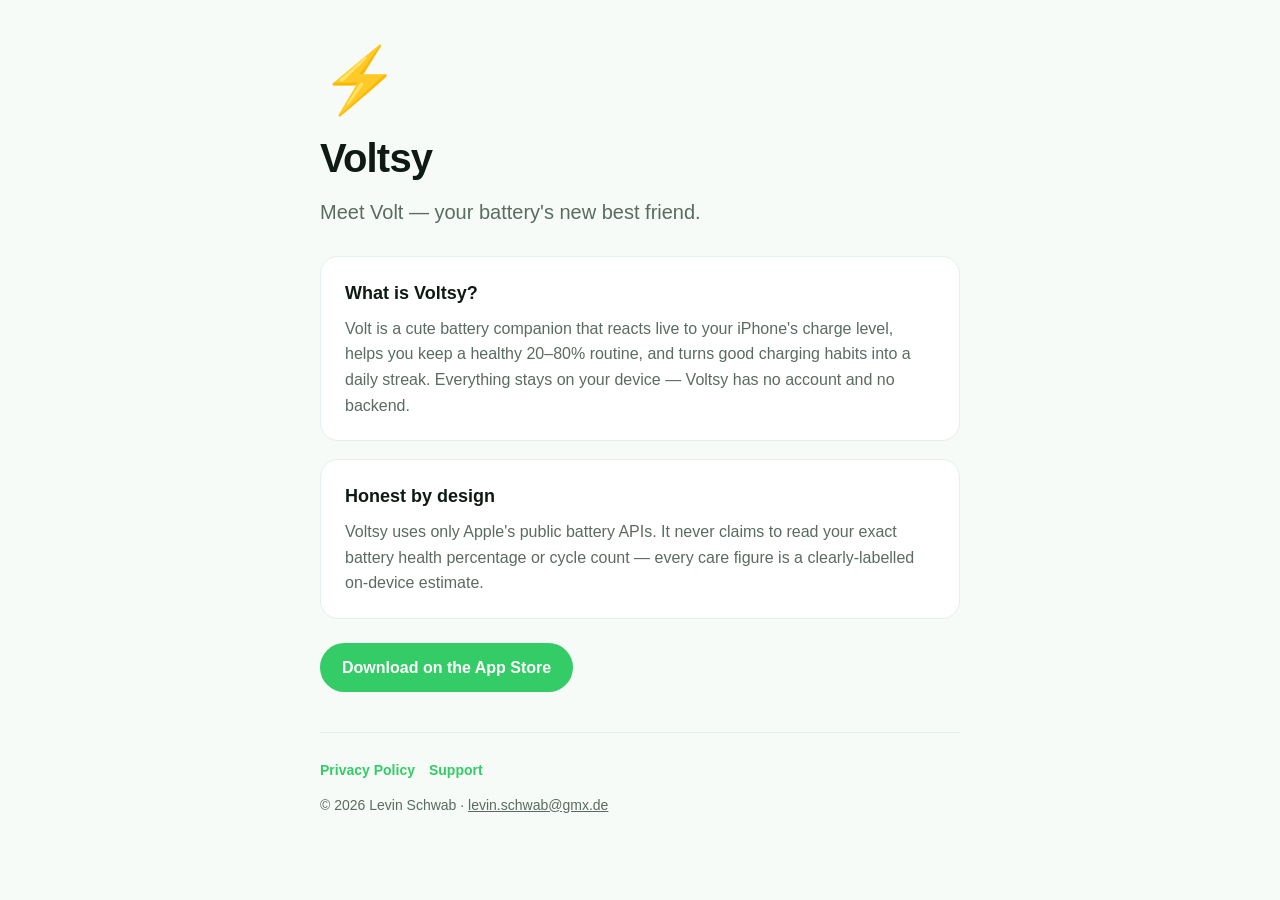
==== web/index.html @ c1bc22a9 "feat(web): marketing + support site (privacy, support, app-ads.txt) in monorepo Co-Authored-By: Clau" ====
<!DOCTYPE html>
<html lang="en">
<head>
<meta charset="utf-8">
<meta name="viewport" content="width=device-width, initial-scale=1">
<title>Voltsy — Battery Life Buddy</title>
<meta name="description" content="Meet Volt, the cute battery companion that reacts live to your iPhone's charge and helps you build healthy charging habits.">
<style>
  :root { --green:#33CC66; --ink:#0e1a13; --muted:#5b6b61; --bg:#f6fbf7; --card:#ffffff; }
  * { box-sizing:border-box; }
  body { margin:0; font-family:-apple-system,BlinkMacSystemFont,"Segoe UI",Roboto,Helvetica,Arial,sans-serif;
         color:var(--ink); background:var(--bg); line-height:1.6; }
  .wrap { max-width:680px; margin:0 auto; padding:48px 20px 64px; }
  .badge { font-size:64px; line-height:1; }
  h1 { font-size:40px; margin:14px 0 6px; letter-spacing:-0.02em; }
  .tag { font-size:20px; color:var(--muted); margin:0 0 28px; }
  .card { background:var(--card); border:1px solid #e6efe9; border-radius:18px; padding:22px 24px; margin:18px 0; }
  .card h2 { margin:0 0 8px; font-size:18px; }
  .card p { margin:0; color:var(--muted); }
  a.btn { display:inline-block; text-decoration:none; font-weight:600; color:#fff; background:var(--green);
          padding:12px 22px; border-radius:999px; margin-top:6px; }
  .links { display:flex; gap:14px; flex-wrap:wrap; margin-top:8px; }
  .links a { color:var(--green); text-decoration:none; font-weight:600; }
  footer { color:var(--muted); font-size:14px; margin-top:40px; border-top:1px solid #e6efe9; padding-top:18px; }
  footer a { color:var(--muted); }
</style>
</head>
<body>
  <div class="wrap">
    <div class="badge">⚡️</div>
    <h1>Voltsy</h1>
    <p class="tag">Meet Volt — your battery's new best friend.</p>

    <div class="card">
      <h2>What is Voltsy?</h2>
      <p>Volt is a cute battery companion that reacts live to your iPhone's charge level, helps you keep a
      healthy 20–80% routine, and turns good charging habits into a daily streak. Everything stays on your
      device — Voltsy has no account and no backend.</p>
    </div>

    <div class="card">
      <h2>Honest by design</h2>
      <p>Voltsy uses only Apple's public battery APIs. It never claims to read your exact battery health
      percentage or cycle count — every care figure is a clearly-labelled on-device estimate.</p>
    </div>

    <a class="btn" href="https://apps.apple.com/app/id6778094814">Download on the App Store</a>

    <footer>
      <div class="links">
        <a href="/privacy.html">Privacy Policy</a>
        <a href="/support.html">Support</a>
      </div>
      <p style="margin-top:12px;">© 2026 Levin Schwab · <a href="mailto:levin.schwab@gmx.de">levin.schwab@gmx.de</a></p>
    </footer>
  </div>
</body>
</html>
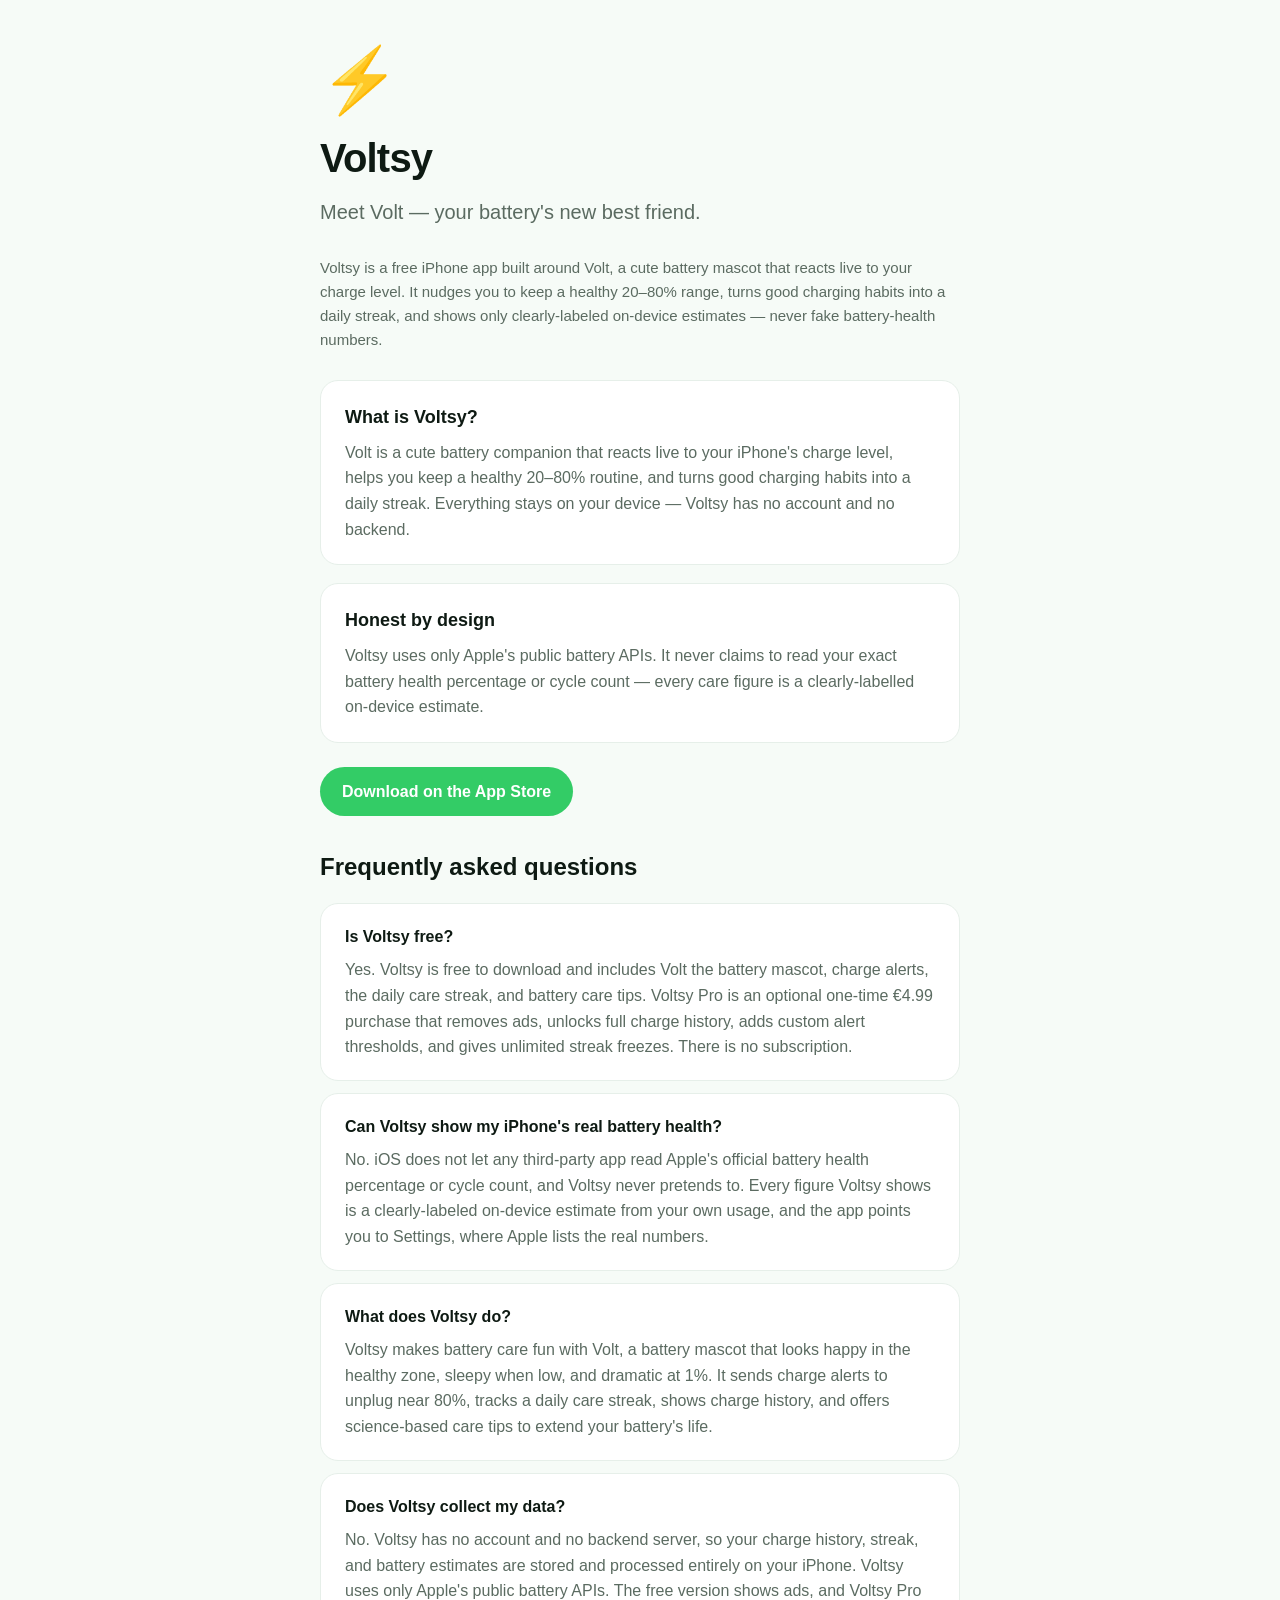
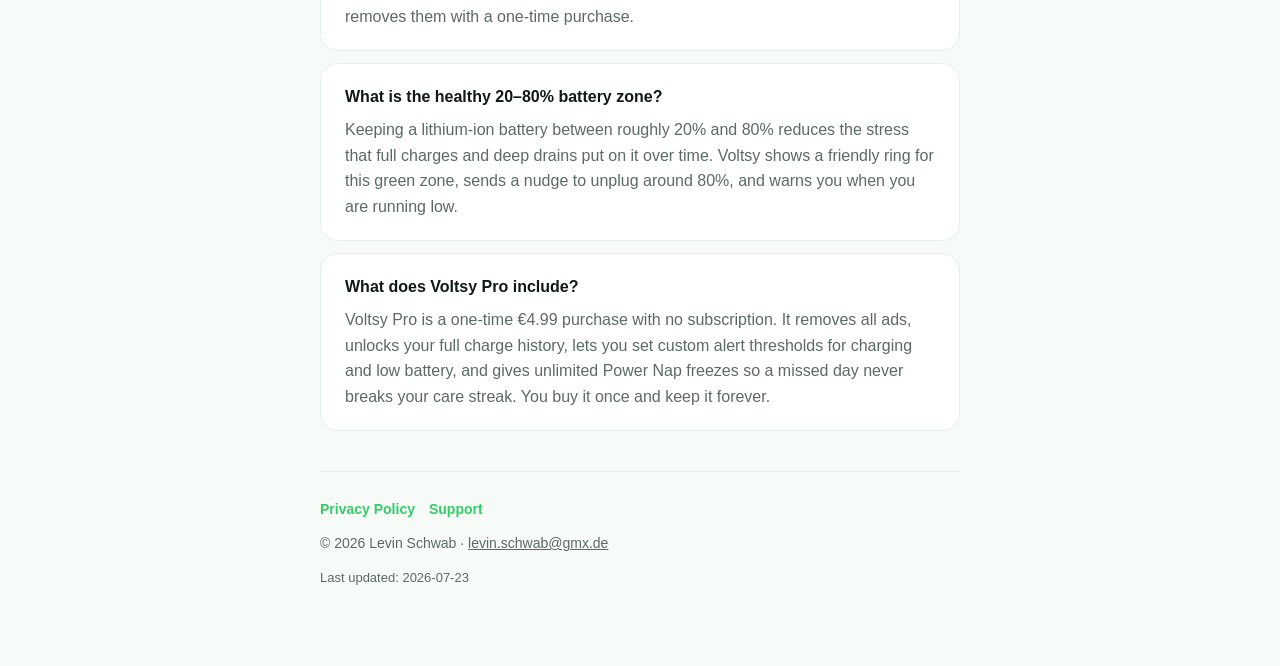
==== commit 5c8394fd: "web: add GEO/LLMO blocks (definition, FAQ+JSON-LD, llms.txt, pricing.md, robots.txt) Co-Authored-By:" ====
--- a/web/index.html
+++ b/web/index.html
@@ -3,8 +3,37 @@
 <head>
 <meta charset="utf-8">
 <meta name="viewport" content="width=device-width, initial-scale=1">
+<link rel="icon" type="image/png" href="/favicon.png">
+<link rel="apple-touch-icon" sizes="180x180" href="/apple-touch-icon.png">
+<meta property="og:image" content="/og-image.png">
 <title>Voltsy — Battery Life Buddy</title>
 <meta name="description" content="Meet Volt, the cute battery companion that reacts live to your iPhone's charge and helps you build healthy charging habits.">
+<script type="application/ld+json">
+{
+  "@context": "https://schema.org",
+  "@type": "SoftwareApplication",
+  "name": "Voltsy: Battery Care Buddy",
+  "operatingSystem": "iOS",
+  "applicationCategory": "UtilitiesApplication",
+  "url": "https://apps.apple.com/us/app/voltsy-battery-care-buddy/id6778094814",
+  "description": "Voltsy is a free iOS app that makes iPhone battery care fun with Volt, a cute battery mascot that reacts live to your charge level. It sends charge alerts to unplug around 80%, tracks a daily care streak, shows charge history, and adds a Home Screen widget plus a Lock Screen Live Activity. Every battery figure is a clearly-labeled on-device estimate, and Voltsy never claims to read Apple's official battery health or cycle count.",
+  "offers": { "@type": "Offer", "price": "0", "priceCurrency": "USD" }
+}
+</script>
+<script type="application/ld+json">
+{
+  "@context": "https://schema.org",
+  "@type": "FAQPage",
+  "mainEntity": [
+    { "@type": "Question", "name": "Is Voltsy free?", "acceptedAnswer": { "@type": "Answer", "text": "Yes. Voltsy is free to download and includes Volt the battery mascot, charge alerts, the daily care streak, and battery care tips. Voltsy Pro is an optional one-time €4.99 purchase that removes ads, unlocks full charge history, adds custom alert thresholds, and gives unlimited streak freezes. There is no subscription." } },
+    { "@type": "Question", "name": "Can Voltsy show my iPhone's real battery health?", "acceptedAnswer": { "@type": "Answer", "text": "No. iOS does not let any third-party app read Apple's official battery health percentage or cycle count, and Voltsy never pretends to. Every figure Voltsy shows is a clearly-labeled on-device estimate from your own usage, and the app points you to Settings, where Apple lists the real numbers." } },
+    { "@type": "Question", "name": "What does Voltsy do?", "acceptedAnswer": { "@type": "Answer", "text": "Voltsy makes battery care fun with Volt, a battery mascot that looks happy in the healthy zone, sleepy when low, and dramatic at 1%. It sends charge alerts to unplug near 80%, tracks a daily care streak, shows charge history, and offers science-based care tips to extend your battery's life." } },
+    { "@type": "Question", "name": "Does Voltsy collect my data?", "acceptedAnswer": { "@type": "Answer", "text": "No. Voltsy has no account and no backend server, so your charge history, streak, and battery estimates are stored and processed entirely on your iPhone. Voltsy uses only Apple's public battery APIs. The free version shows ads, and Voltsy Pro removes them with a one-time purchase." } },
+    { "@type": "Question", "name": "What is the healthy 20–80% battery zone?", "acceptedAnswer": { "@type": "Answer", "text": "Keeping a lithium-ion battery between roughly 20% and 80% reduces the stress that full charges and deep drains put on it over time. Voltsy shows a friendly ring for this green zone, sends a nudge to unplug around 80%, and warns you when you are running low." } },
+    { "@type": "Question", "name": "What does Voltsy Pro include?", "acceptedAnswer": { "@type": "Answer", "text": "Voltsy Pro is a one-time €4.99 purchase with no subscription. It removes all ads, unlocks your full charge history, lets you set custom alert thresholds for charging and low battery, and gives unlimited Power Nap freezes so a missed day never breaks your care streak. You buy it once and keep it forever." } }
+  ]
+}
+</script>
 <style>
   :root { --green:#33CC66; --ink:#0e1a13; --muted:#5b6b61; --bg:#f6fbf7; --card:#ffffff; }
   * { box-sizing:border-box; }
@@ -23,6 +52,13 @@
   .links a { color:var(--green); text-decoration:none; font-weight:600; }
   footer { color:var(--muted); font-size:14px; margin-top:40px; border-top:1px solid #e6efe9; padding-top:18px; }
   footer a { color:var(--muted); }
+  .geo-def { font-size:15px; color:var(--muted); margin:0 0 28px; }
+  .faq { margin-top:32px; }
+  .faq h2 { font-size:24px; margin:0 0 16px; }
+  .faq-item { background:var(--card); border:1px solid #e6efe9; border-radius:18px; padding:20px 24px; margin:12px 0; }
+  .faq-item h3 { margin:0 0 8px; font-size:16px; }
+  .faq-item p { margin:0; color:var(--muted); }
+  .updated { margin-top:12px; font-size:13px; color:var(--muted); }
 </style>
 </head>
 <body>
@@ -30,6 +66,8 @@
     <div class="badge">⚡️</div>
     <h1>Voltsy</h1>
     <p class="tag">Meet Volt — your battery's new best friend.</p>
+
+    <p class="geo-def" data-geo-definition>Voltsy is a free iPhone app built around Volt, a cute battery mascot that reacts live to your charge level. It nudges you to keep a healthy 20–80% range, turns good charging habits into a daily streak, and shows only clearly-labeled on-device estimates — never fake battery-health numbers.</p>
 
     <div class="card">
       <h2>What is Voltsy?</h2>
@@ -44,7 +82,35 @@
       percentage or cycle count — every care figure is a clearly-labelled on-device estimate.</p>
     </div>
 
-    <a class="btn" href="https://apps.apple.com/app/id6778094814">Download on the App Store</a>
+    <a class="btn" href="https://apps.apple.com/us/app/voltsy-battery-care-buddy/id6778094814">Download on the App Store</a>
+
+    <section class="faq" id="faq">
+      <h2>Frequently asked questions</h2>
+      <div class="faq-item">
+        <h3>Is Voltsy free?</h3>
+        <p>Yes. Voltsy is free to download and includes Volt the battery mascot, charge alerts, the daily care streak, and battery care tips. Voltsy Pro is an optional one-time €4.99 purchase that removes ads, unlocks full charge history, adds custom alert thresholds, and gives unlimited streak freezes. There is no subscription.</p>
+      </div>
+      <div class="faq-item">
+        <h3>Can Voltsy show my iPhone's real battery health?</h3>
+        <p>No. iOS does not let any third-party app read Apple's official battery health percentage or cycle count, and Voltsy never pretends to. Every figure Voltsy shows is a clearly-labeled on-device estimate from your own usage, and the app points you to Settings, where Apple lists the real numbers.</p>
+      </div>
+      <div class="faq-item">
+        <h3>What does Voltsy do?</h3>
+        <p>Voltsy makes battery care fun with Volt, a battery mascot that looks happy in the healthy zone, sleepy when low, and dramatic at 1%. It sends charge alerts to unplug near 80%, tracks a daily care streak, shows charge history, and offers science-based care tips to extend your battery's life.</p>
+      </div>
+      <div class="faq-item">
+        <h3>Does Voltsy collect my data?</h3>
+        <p>No. Voltsy has no account and no backend server, so your charge history, streak, and battery estimates are stored and processed entirely on your iPhone. Voltsy uses only Apple's public battery APIs. The free version shows ads, and Voltsy Pro removes them with a one-time purchase.</p>
+      </div>
+      <div class="faq-item">
+        <h3>What is the healthy 20–80% battery zone?</h3>
+        <p>Keeping a lithium-ion battery between roughly 20% and 80% reduces the stress that full charges and deep drains put on it over time. Voltsy shows a friendly ring for this green zone, sends a nudge to unplug around 80%, and warns you when you are running low.</p>
+      </div>
+      <div class="faq-item">
+        <h3>What does Voltsy Pro include?</h3>
+        <p>Voltsy Pro is a one-time €4.99 purchase with no subscription. It removes all ads, unlocks your full charge history, lets you set custom alert thresholds for charging and low battery, and gives unlimited Power Nap freezes so a missed day never breaks your care streak. You buy it once and keep it forever.</p>
+      </div>
+    </section>
 
     <footer>
       <div class="links">
@@ -52,6 +118,7 @@
         <a href="/support.html">Support</a>
       </div>
       <p style="margin-top:12px;">© 2026 Levin Schwab · <a href="mailto:levin.schwab@gmx.de">levin.schwab@gmx.de</a></p>
+      <p class="updated">Last updated: 2026-07-23</p>
     </footer>
   </div>
 </body>
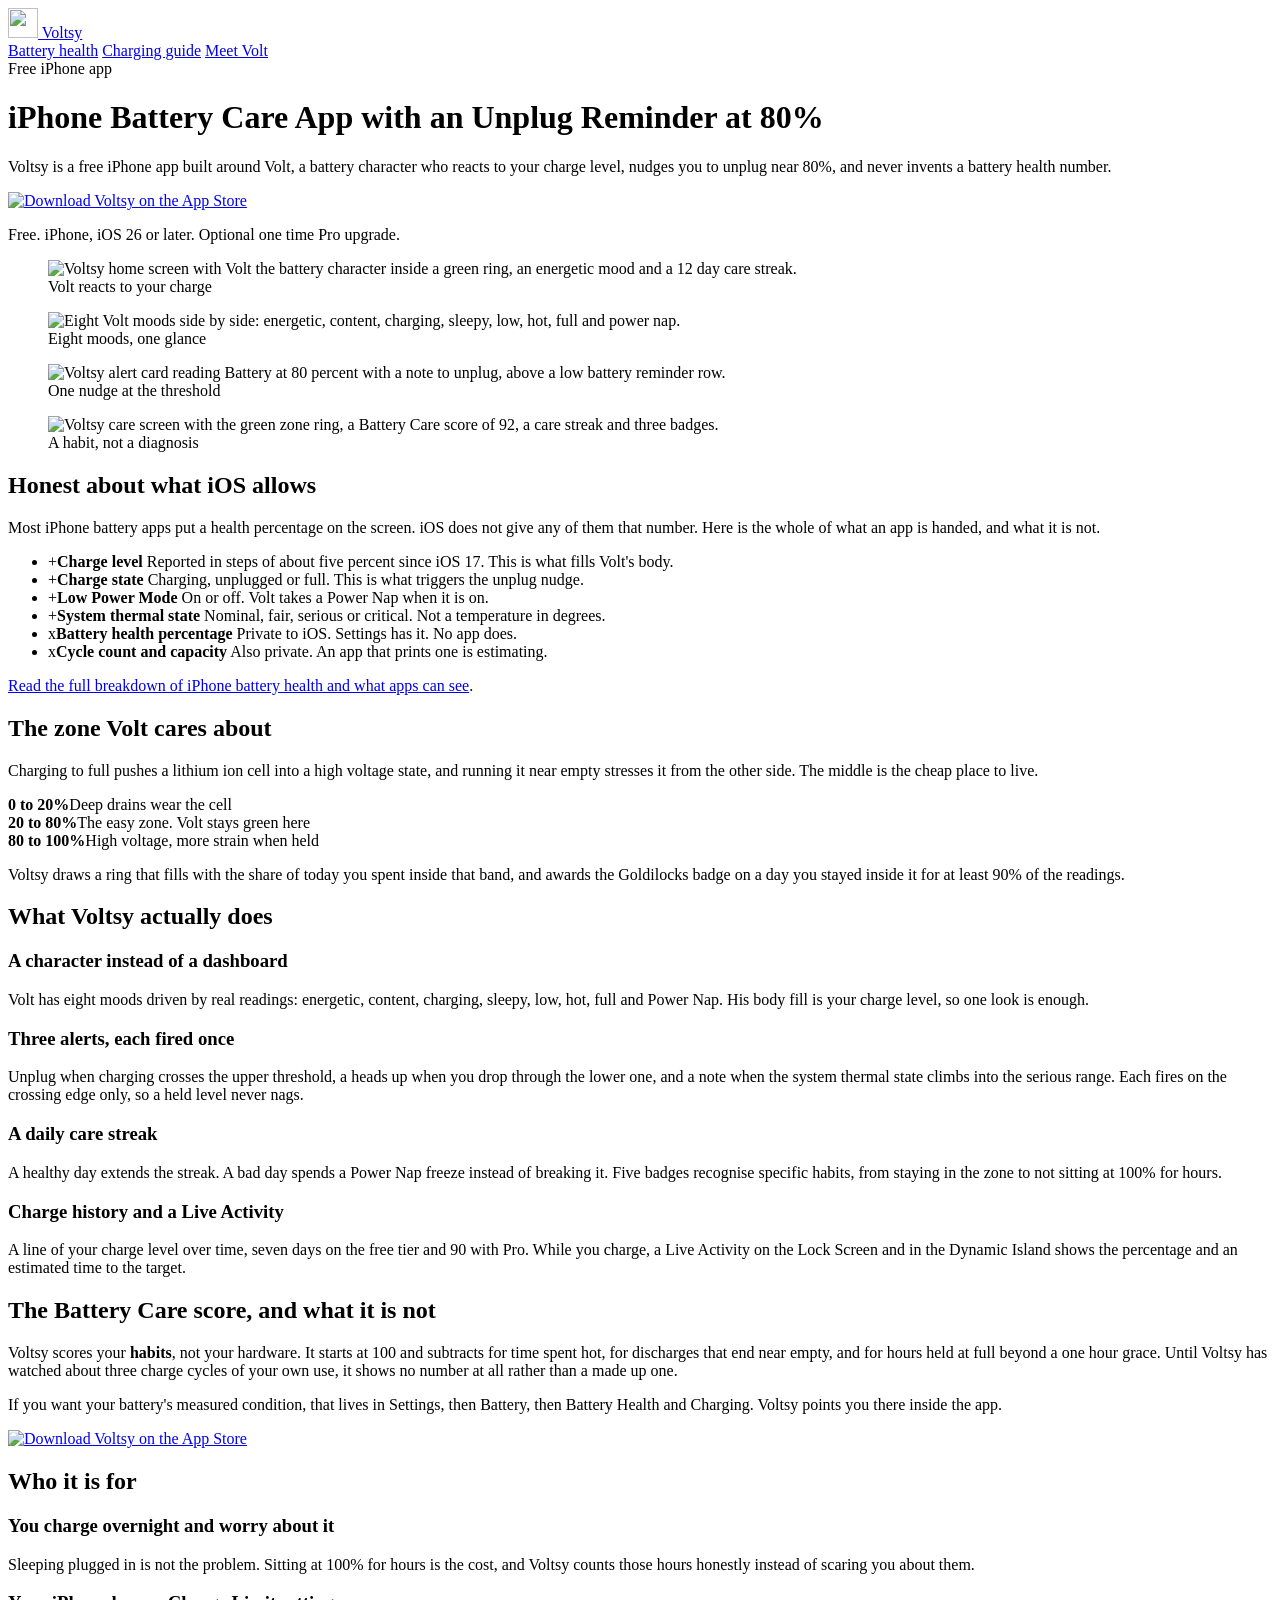
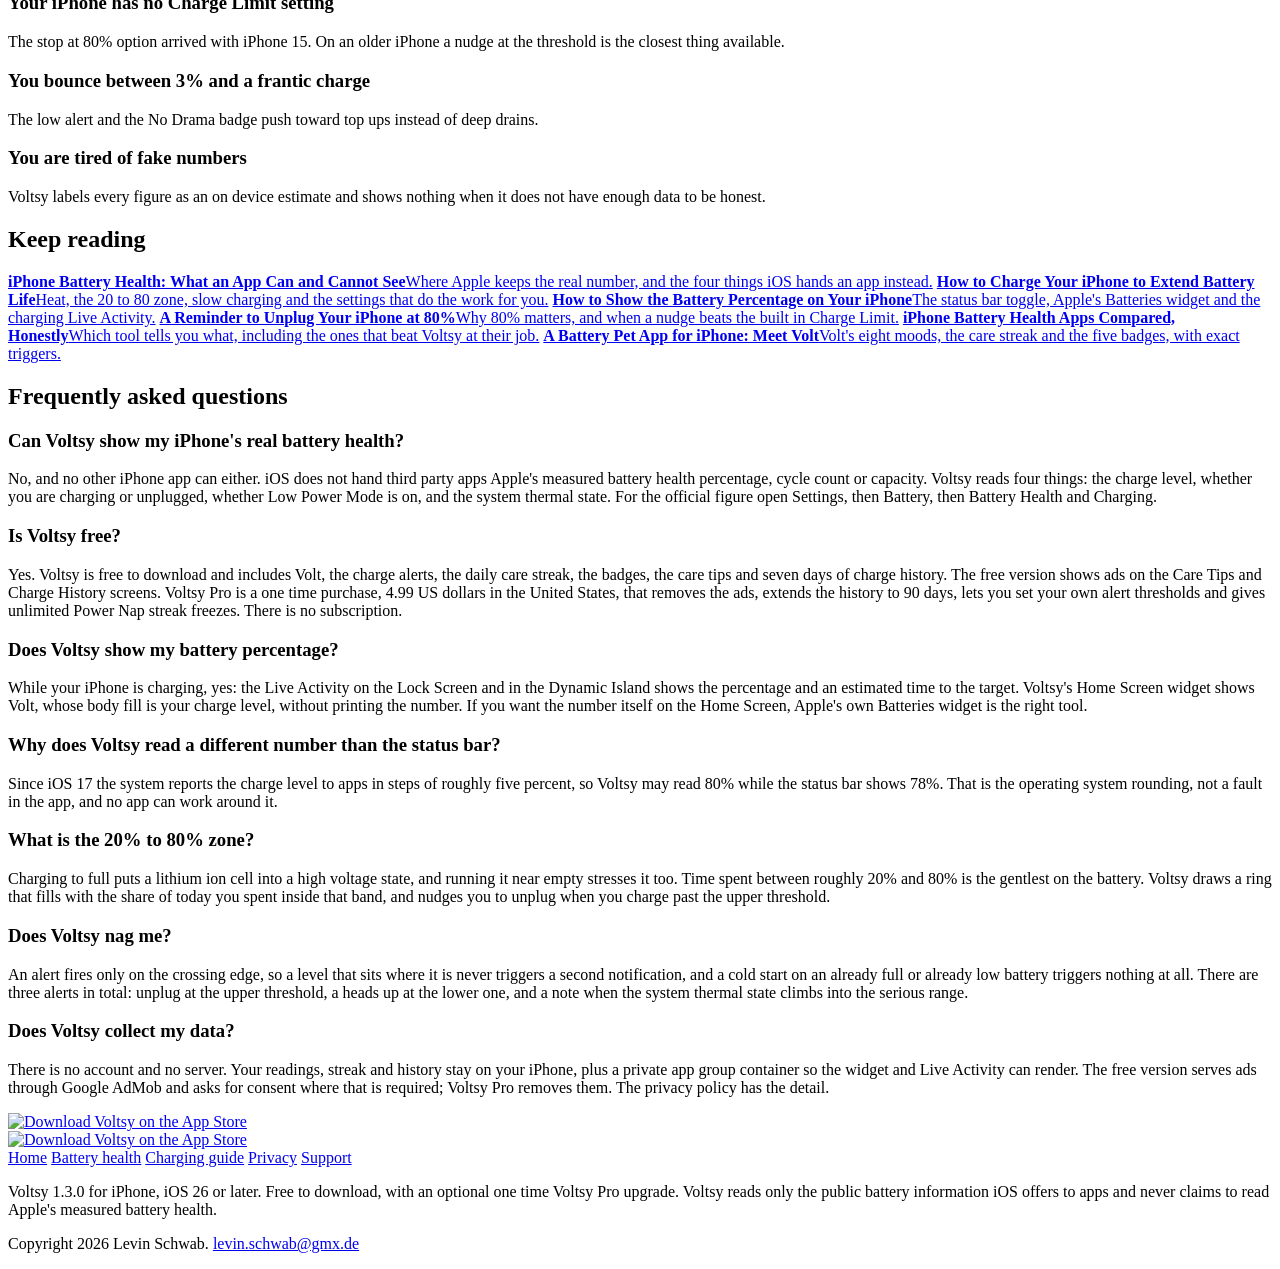
==== commit 38e2e049: "Website zum SEO-Funnel ausgebaut: Startseite plus sechs Ratgeberseiten Ziel ist der Weg Google-Suche" ====
--- a/web/index.html
+++ b/web/index.html
@@ -3,123 +3,361 @@
 <head>
 <meta charset="utf-8">
 <meta name="viewport" content="width=device-width, initial-scale=1">
-<link rel="icon" type="image/png" href="/favicon.png">
+<title>Voltsy: iPhone Battery Care App with an 80% Unplug Reminder</title>
+<meta name="description" content="Free iPhone app. Volt reacts to your charge, nudges you to unplug near 80% and keeps a care streak. No fake battery health numbers, because iOS does not allow them.">
+<link rel="stylesheet" href="/aso-tokens.css">
+<link rel="stylesheet" href="/style.css">
+<!-- aso:head:start -->
+<link rel="icon" href="/favicon.ico" sizes="any">
+<link rel="icon" type="image/png" sizes="32x32" href="/favicon-32.png">
+<link rel="icon" type="image/png" sizes="16x16" href="/favicon-16.png">
 <link rel="apple-touch-icon" sizes="180x180" href="/apple-touch-icon.png">
-<meta property="og:image" content="/og-image.png">
-<title>Voltsy — Battery Life Buddy</title>
-<meta name="description" content="Meet Volt, the cute battery companion that reacts live to your iPhone's charge and helps you build healthy charging habits.">
+<link rel="manifest" href="/site.webmanifest">
+<meta name="theme-color" content="#40B860">
+<meta name="apple-itunes-app" content="app-id=6778094814, app-argument=https://voltsy.vercel.app/">
+<link rel="canonical" href="https://voltsy.vercel.app/">
+<meta property="og:type" content="website">
+<meta property="og:site_name" content="Voltsy">
+<meta property="og:url" content="https://voltsy.vercel.app/">
+<meta property="og:image" content="https://voltsy.vercel.app/og-image.png">
+<meta property="og:image:width" content="1200">
+<meta property="og:image:height" content="630">
+<meta property="og:image:alt" content="Voltsy: Battery Care Buddy on the App Store">
+<meta name="twitter:card" content="summary_large_image">
+<meta name="twitter:image" content="https://voltsy.vercel.app/og-image.png">
+<meta name="robots" content="index, follow, max-image-preview:large, max-snippet:-1">
 <script type="application/ld+json">
 {
   "@context": "https://schema.org",
   "@type": "SoftwareApplication",
   "name": "Voltsy: Battery Care Buddy",
-  "operatingSystem": "iOS",
+  "operatingSystem": "iOS 26.0 or later",
   "applicationCategory": "UtilitiesApplication",
-  "url": "https://apps.apple.com/us/app/voltsy-battery-care-buddy/id6778094814",
-  "description": "Voltsy is a free iOS app that makes iPhone battery care fun with Volt, a cute battery mascot that reacts live to your charge level. It sends charge alerts to unplug around 80%, tracks a daily care streak, shows charge history, and adds a Home Screen widget plus a Lock Screen Live Activity. Every battery figure is a clearly-labeled on-device estimate, and Voltsy never claims to read Apple's official battery health or cycle count.",
-  "offers": { "@type": "Offer", "price": "0", "priceCurrency": "USD" }
+  "url": "https://voltsy.vercel.app",
+  "installUrl": "https://apps.apple.com/app/id6778094814?ct=schema&mt=8",
+  "downloadUrl": "https://apps.apple.com/app/id6778094814?ct=schema&mt=8",
+  "image": "https://voltsy.vercel.app/og-image.png",
+  "offers": {
+    "@type": "Offer",
+    "price": "0",
+    "priceCurrency": "USD",
+    "availability": "https://schema.org/InStock"
+  },
+  "publisher": {
+    "@type": "Organization",
+    "name": "Levin David Schwab"
+  },
+  "softwareVersion": "1.3.0",
+  "fileSize": "5MB",
+  "screenshot": [
+    "https://is1-ssl.mzstatic.com/image/thumb/PurpleSource221/v4/ce/4a/43/ce4a43d8-c9c3-8d7b-f73b-7471649d91a1/01-hero.png/320x480bb.jpg",
+    "https://is1-ssl.mzstatic.com/image/thumb/PurpleSource211/v4/36/59/e3/3659e3d3-e50b-4a38-498c-2294826edaf4/02-moods.png/320x480bb.jpg",
+    "https://is1-ssl.mzstatic.com/image/thumb/PurpleSource221/v4/9b/e7/d4/9be7d488-7cf8-87db-b2ca-747dbde23113/03-alert.png/320x480bb.jpg",
+    "https://is1-ssl.mzstatic.com/image/thumb/PurpleSource221/v4/a0/57/66/a05766c7-15e5-b5cb-a96f-93f27a8ceeb2/04-care.png/320x480bb.jpg",
+    "https://is1-ssl.mzstatic.com/image/thumb/PurpleSource211/v4/1a/1d/7c/1a1d7c87-2af2-a91c-cfe6-18514049cee8/05-widget.png/320x480bb.jpg"
+  ]
 }
 </script>
+<!-- aso:head:end -->
 <script type="application/ld+json">
 {
   "@context": "https://schema.org",
   "@type": "FAQPage",
   "mainEntity": [
-    { "@type": "Question", "name": "Is Voltsy free?", "acceptedAnswer": { "@type": "Answer", "text": "Yes. Voltsy is free to download and includes Volt the battery mascot, charge alerts, the daily care streak, and battery care tips. Voltsy Pro is an optional one-time €4.99 purchase that removes ads, unlocks full charge history, adds custom alert thresholds, and gives unlimited streak freezes. There is no subscription." } },
-    { "@type": "Question", "name": "Can Voltsy show my iPhone's real battery health?", "acceptedAnswer": { "@type": "Answer", "text": "No. iOS does not let any third-party app read Apple's official battery health percentage or cycle count, and Voltsy never pretends to. Every figure Voltsy shows is a clearly-labeled on-device estimate from your own usage, and the app points you to Settings, where Apple lists the real numbers." } },
-    { "@type": "Question", "name": "What does Voltsy do?", "acceptedAnswer": { "@type": "Answer", "text": "Voltsy makes battery care fun with Volt, a battery mascot that looks happy in the healthy zone, sleepy when low, and dramatic at 1%. It sends charge alerts to unplug near 80%, tracks a daily care streak, shows charge history, and offers science-based care tips to extend your battery's life." } },
-    { "@type": "Question", "name": "Does Voltsy collect my data?", "acceptedAnswer": { "@type": "Answer", "text": "No. Voltsy has no account and no backend server, so your charge history, streak, and battery estimates are stored and processed entirely on your iPhone. Voltsy uses only Apple's public battery APIs. The free version shows ads, and Voltsy Pro removes them with a one-time purchase." } },
-    { "@type": "Question", "name": "What is the healthy 20–80% battery zone?", "acceptedAnswer": { "@type": "Answer", "text": "Keeping a lithium-ion battery between roughly 20% and 80% reduces the stress that full charges and deep drains put on it over time. Voltsy shows a friendly ring for this green zone, sends a nudge to unplug around 80%, and warns you when you are running low." } },
-    { "@type": "Question", "name": "What does Voltsy Pro include?", "acceptedAnswer": { "@type": "Answer", "text": "Voltsy Pro is a one-time €4.99 purchase with no subscription. It removes all ads, unlocks your full charge history, lets you set custom alert thresholds for charging and low battery, and gives unlimited Power Nap freezes so a missed day never breaks your care streak. You buy it once and keep it forever." } }
+    {
+      "@type": "Question",
+      "name": "Can Voltsy show my iPhone's real battery health?",
+      "acceptedAnswer": {
+        "@type": "Answer",
+        "text": "No, and no other iPhone app can either. iOS does not hand third party apps Apple's measured battery health percentage, cycle count or capacity. Voltsy reads four things: the charge level, whether you are charging or unplugged, whether Low Power Mode is on, and the system thermal state. For the official figure open Settings, then Battery, then Battery Health and Charging."
+      }
+    },
+    {
+      "@type": "Question",
+      "name": "Is Voltsy free?",
+      "acceptedAnswer": {
+        "@type": "Answer",
+        "text": "Yes. Voltsy is free to download and includes Volt, the charge alerts, the daily care streak, the badges, the care tips and seven days of charge history. The free version shows ads on the Care Tips and Charge History screens. Voltsy Pro is a one time purchase, 4.99 US dollars in the United States, that removes the ads, extends the history to 90 days, lets you set your own alert thresholds and gives unlimited Power Nap streak freezes. There is no subscription."
+      }
+    },
+    {
+      "@type": "Question",
+      "name": "Does Voltsy show my battery percentage?",
+      "acceptedAnswer": {
+        "@type": "Answer",
+        "text": "While your iPhone is charging, yes: the Live Activity on the Lock Screen and in the Dynamic Island shows the percentage and an estimated time to the target. Voltsy's Home Screen widget shows Volt, whose body fill is your charge level, without printing the number. If you want the number itself on the Home Screen, Apple's own Batteries widget is the right tool."
+      }
+    },
+    {
+      "@type": "Question",
+      "name": "Why does Voltsy read a different number than the status bar?",
+      "acceptedAnswer": {
+        "@type": "Answer",
+        "text": "Since iOS 17 the system reports the charge level to apps in steps of roughly five percent, so Voltsy may read 80% while the status bar shows 78%. That is the operating system rounding, not a fault in the app, and no app can work around it."
+      }
+    },
+    {
+      "@type": "Question",
+      "name": "What is the 20% to 80% zone?",
+      "acceptedAnswer": {
+        "@type": "Answer",
+        "text": "Charging to full puts a lithium ion cell into a high voltage state, and running it near empty stresses it too. Time spent between roughly 20% and 80% is the gentlest on the battery. Voltsy draws a ring that fills with the share of today you spent inside that band, and nudges you to unplug when you charge past the upper threshold."
+      }
+    },
+    {
+      "@type": "Question",
+      "name": "Does Voltsy nag me?",
+      "acceptedAnswer": {
+        "@type": "Answer",
+        "text": "An alert fires only on the crossing edge, so a level that sits where it is never triggers a second notification, and a cold start on an already full or already low battery triggers nothing at all. There are three alerts in total: unplug at the upper threshold, a heads up at the lower one, and a note when the system thermal state climbs into the serious range."
+      }
+    },
+    {
+      "@type": "Question",
+      "name": "Does Voltsy collect my data?",
+      "acceptedAnswer": {
+        "@type": "Answer",
+        "text": "There is no account and no server. Your readings, streak and history stay on your iPhone, plus a private app group container so the widget and Live Activity can render. The free version serves ads through Google AdMob and asks for consent where that is required; Voltsy Pro removes them. The privacy policy has the detail."
+      }
+    }
   ]
 }
 </script>
-<style>
-  :root { --green:#33CC66; --ink:#0e1a13; --muted:#5b6b61; --bg:#f6fbf7; --card:#ffffff; }
-  * { box-sizing:border-box; }
-  body { margin:0; font-family:-apple-system,BlinkMacSystemFont,"Segoe UI",Roboto,Helvetica,Arial,sans-serif;
-         color:var(--ink); background:var(--bg); line-height:1.6; }
-  .wrap { max-width:680px; margin:0 auto; padding:48px 20px 64px; }
-  .badge { font-size:64px; line-height:1; }
-  h1 { font-size:40px; margin:14px 0 6px; letter-spacing:-0.02em; }
-  .tag { font-size:20px; color:var(--muted); margin:0 0 28px; }
-  .card { background:var(--card); border:1px solid #e6efe9; border-radius:18px; padding:22px 24px; margin:18px 0; }
-  .card h2 { margin:0 0 8px; font-size:18px; }
-  .card p { margin:0; color:var(--muted); }
-  a.btn { display:inline-block; text-decoration:none; font-weight:600; color:#fff; background:var(--green);
-          padding:12px 22px; border-radius:999px; margin-top:6px; }
-  .links { display:flex; gap:14px; flex-wrap:wrap; margin-top:8px; }
-  .links a { color:var(--green); text-decoration:none; font-weight:600; }
-  footer { color:var(--muted); font-size:14px; margin-top:40px; border-top:1px solid #e6efe9; padding-top:18px; }
-  footer a { color:var(--muted); }
-  .geo-def { font-size:15px; color:var(--muted); margin:0 0 28px; }
-  .faq { margin-top:32px; }
-  .faq h2 { font-size:24px; margin:0 0 16px; }
-  .faq-item { background:var(--card); border:1px solid #e6efe9; border-radius:18px; padding:20px 24px; margin:12px 0; }
-  .faq-item h3 { margin:0 0 8px; font-size:16px; }
-  .faq-item p { margin:0; color:var(--muted); }
-  .updated { margin-top:12px; font-size:13px; color:var(--muted); }
-</style>
 </head>
 <body>
-  <div class="wrap">
-    <div class="badge">⚡️</div>
-    <h1>Voltsy</h1>
-    <p class="tag">Meet Volt — your battery's new best friend.</p>
-
-    <p class="geo-def" data-geo-definition>Voltsy is a free iPhone app built around Volt, a cute battery mascot that reacts live to your charge level. It nudges you to keep a healthy 20–80% range, turns good charging habits into a daily streak, and shows only clearly-labeled on-device estimates — never fake battery-health numbers.</p>
-
-    <div class="card">
-      <h2>What is Voltsy?</h2>
-      <p>Volt is a cute battery companion that reacts live to your iPhone's charge level, helps you keep a
-      healthy 20–80% routine, and turns good charging habits into a daily streak. Everything stays on your
-      device — Voltsy has no account and no backend.</p>
-    </div>
-
-    <div class="card">
-      <h2>Honest by design</h2>
-      <p>Voltsy uses only Apple's public battery APIs. It never claims to read your exact battery health
-      percentage or cycle count — every care figure is a clearly-labelled on-device estimate.</p>
-    </div>
-
-    <a class="btn" href="https://apps.apple.com/us/app/voltsy-battery-care-buddy/id6778094814">Download on the App Store</a>
-
-    <section class="faq" id="faq">
-      <h2>Frequently asked questions</h2>
-      <div class="faq-item">
+  <header class="topbar">
+    <div class="wrap">
+      <a class="brandmark" href="/"><img src="/icon-192.png" width="30" height="30" alt=""> Voltsy</a>
+      <nav>
+        <a href="/iphone-battery-health.html">Battery health</a>
+        <a href="/extend-iphone-battery-life.html">Charging guide</a>
+        <a href="/battery-pet-app.html">Meet Volt</a>
+      </nav>
+    </div>
+  </header>
+  <main>
+    <div class="wrap hero">
+      <span class="eyebrow">Free iPhone app</span>
+      <h1>iPhone Battery Care App with an Unplug Reminder at 80%</h1>
+      <p class="lede">Voltsy is a free iPhone app built around Volt, a battery character who reacts to
+      your charge level, nudges you to unplug near 80%, and never invents a battery health number.</p>
+    <div class="cta">
+      <a class="aso-badge" href="https://apps.apple.com/app/id6778094814?ct=hero&amp;mt=8" data-aso-cta="hero">
+        <img src="/app-store-badge.svg" width="165" height="55" alt="Download Voltsy on the App Store">
+      </a>
+      <p class="cta-meta">Free. iPhone, iOS 26 or later. Optional one time Pro upgrade.</p>
+    </div>
+    </div>
+
+    <div class="wrap-wide">
+      <div class="shots">
+    <figure class="">
+      <img src="/shots/ui-01.webp" width="489" height="1064" alt="Voltsy home screen with Volt the battery character inside a green ring, an energetic mood and a 12 day care streak.">
+      <figcaption>Volt reacts to your charge</figcaption>
+    </figure>
+    <figure class="">
+      <img src="/shots/ui-02.webp" width="489" height="1064" alt="Eight Volt moods side by side: energetic, content, charging, sleepy, low, hot, full and power nap." loading="lazy">
+      <figcaption>Eight moods, one glance</figcaption>
+    </figure>
+    <figure class="">
+      <img src="/shots/ui-03.webp" width="489" height="1064" alt="Voltsy alert card reading Battery at 80 percent with a note to unplug, above a low battery reminder row." loading="lazy">
+      <figcaption>One nudge at the threshold</figcaption>
+    </figure>
+    <figure class="">
+      <img src="/shots/ui-04.webp" width="489" height="1064" alt="Voltsy care screen with the green zone ring, a Battery Care score of 92, a care streak and three badges." loading="lazy">
+      <figcaption>A habit, not a diagnosis</figcaption>
+    </figure>
+      </div>
+    </div>
+
+    <div class="wrap">
+      <div class="rule" aria-hidden="true"></div>
+      <h2>Honest about what iOS allows</h2>
+      <p>Most iPhone battery apps put a health percentage on the screen. iOS does not give any of them
+      that number. Here is the whole of what an app is handed, and what it is not.</p>
+      <div class="panel">
+        <ul class="facts">
+          <li class="yes"><span class="mark" aria-hidden="true">+</span><span><b>Charge level</b>
+            <span class="d">Reported in steps of about five percent since iOS 17. This is what fills Volt's body.</span></span></li>
+          <li class="yes"><span class="mark" aria-hidden="true">+</span><span><b>Charge state</b>
+            <span class="d">Charging, unplugged or full. This is what triggers the unplug nudge.</span></span></li>
+          <li class="yes"><span class="mark" aria-hidden="true">+</span><span><b>Low Power Mode</b>
+            <span class="d">On or off. Volt takes a Power Nap when it is on.</span></span></li>
+          <li class="yes"><span class="mark" aria-hidden="true">+</span><span><b>System thermal state</b>
+            <span class="d">Nominal, fair, serious or critical. Not a temperature in degrees.</span></span></li>
+          <li class="no"><span class="mark" aria-hidden="true">x</span><span><b>Battery health percentage</b>
+            <span class="d">Private to iOS. Settings has it. No app does.</span></span></li>
+          <li class="no"><span class="mark" aria-hidden="true">x</span><span><b>Cycle count and capacity</b>
+            <span class="d">Also private. An app that prints one is estimating.</span></span></li>
+        </ul>
+      </div>
+      <p class="note" style="margin-top:14px;"><a href="/iphone-battery-health.html">Read the full
+      breakdown of iPhone battery health and what apps can see</a>.</p>
+
+      <div class="rule" aria-hidden="true"></div>
+      <h2>The zone Volt cares about</h2>
+      <p>Charging to full pushes a lithium ion cell into a high voltage state, and running it near empty
+      stresses it from the other side. The middle is the cheap place to live.</p>
+    <div class="zone" role="img" aria-label="A charge level bar. Below 20 percent and above 80 percent are the stressful ends. The band from 20 to 80 percent is the easy zone.">
+      <div class="seg low"><b>0 to 20%</b><span>Deep drains wear the cell</span></div>
+      <div class="seg ok"><b>20 to 80%</b><span>The easy zone. Volt stays green here</span></div>
+      <div class="seg high"><b>80 to 100%</b><span>High voltage, more strain when held</span></div>
+    </div>
+      <p class="note">Voltsy draws a ring that fills with the share of today you spent inside that band,
+      and awards the Goldilocks badge on a day you stayed inside it for at least 90% of the readings.</p>
+
+      <div class="rule" aria-hidden="true"></div>
+      <h2>What Voltsy actually does</h2>
+      <div class="grid two">
+        <div class="panel">
+          <h3>A character instead of a dashboard</h3>
+          <p>Volt has eight moods driven by real readings: energetic, content, charging, sleepy, low,
+          hot, full and Power Nap. His body fill is your charge level, so one look is enough.</p>
+        </div>
+        <div class="panel">
+          <h3>Three alerts, each fired once</h3>
+          <p>Unplug when charging crosses the upper threshold, a heads up when you drop through the
+          lower one, and a note when the system thermal state climbs into the serious range. Each fires
+          on the crossing edge only, so a held level never nags.</p>
+        </div>
+        <div class="panel">
+          <h3>A daily care streak</h3>
+          <p>A healthy day extends the streak. A bad day spends a Power Nap freeze instead of breaking
+          it. Five badges recognise specific habits, from staying in the zone to not sitting at 100%
+          for hours.</p>
+        </div>
+        <div class="panel">
+          <h3>Charge history and a Live Activity</h3>
+          <p>A line of your charge level over time, seven days on the free tier and 90 with Pro. While
+          you charge, a Live Activity on the Lock Screen and in the Dynamic Island shows the percentage
+          and an estimated time to the target.</p>
+        </div>
+      </div>
+
+      <div class="rule" aria-hidden="true"></div>
+      <h2>The Battery Care score, and what it is not</h2>
+      <p>Voltsy scores your <b>habits</b>, not your hardware. It starts at 100 and subtracts for time
+      spent hot, for discharges that end near empty, and for hours held at full beyond a one hour grace.
+      Until Voltsy has watched about three charge cycles of your own use, it shows no number at all
+      rather than a made up one.</p>
+      <p class="note">If you want your battery's measured condition, that lives in Settings, then
+      Battery, then Battery Health and Charging. Voltsy points you there inside the app.</p>
+    <div class="cta">
+      <a class="aso-badge" href="https://apps.apple.com/app/id6778094814?ct=features&amp;mt=8" data-aso-cta="features">
+        <img src="/app-store-badge.svg" width="165" height="55" alt="Download Voltsy on the App Store">
+      </a>
+    </div>
+
+      <div class="rule" aria-hidden="true"></div>
+      <h2>Who it is for</h2>
+      <div class="grid two">
+        <div class="panel">
+          <h3>You charge overnight and worry about it</h3>
+          <p>Sleeping plugged in is not the problem. Sitting at 100% for hours is the cost, and Voltsy
+          counts those hours honestly instead of scaring you about them.</p>
+        </div>
+        <div class="panel">
+          <h3>Your iPhone has no Charge Limit setting</h3>
+          <p>The stop at 80% option arrived with iPhone 15. On an older iPhone a nudge at the threshold
+          is the closest thing available.</p>
+        </div>
+        <div class="panel">
+          <h3>You bounce between 3% and a frantic charge</h3>
+          <p>The low alert and the No Drama badge push toward top ups instead of deep drains.</p>
+        </div>
+        <div class="panel">
+          <h3>You are tired of fake numbers</h3>
+          <p>Voltsy labels every figure as an on device estimate and shows nothing when it does not
+          have enough data to be honest.</p>
+        </div>
+      </div>
+
+    <div class="rule" aria-hidden="true"></div>
+    <h2>Keep reading</h2>
+    <div class="reads">
+      <a href="/iphone-battery-health.html"><b>iPhone Battery Health: What an App Can and Cannot See</b><span>Where Apple keeps the real number, and the four things iOS hands an app instead.</span></a>
+      <a href="/extend-iphone-battery-life.html"><b>How to Charge Your iPhone to Extend Battery Life</b><span>Heat, the 20 to 80 zone, slow charging and the settings that do the work for you.</span></a>
+      <a href="/iphone-battery-percentage-widget.html"><b>How to Show the Battery Percentage on Your iPhone</b><span>The status bar toggle, Apple's Batteries widget and the charging Live Activity.</span></a>
+      <a href="/unplug-at-80-percent-reminder.html"><b>A Reminder to Unplug Your iPhone at 80%</b><span>Why 80% matters, and when a nudge beats the built in Charge Limit.</span></a>
+      <a href="/battery-health-apps-compared.html"><b>iPhone Battery Health Apps Compared, Honestly</b><span>Which tool tells you what, including the ones that beat Voltsy at their job.</span></a>
+      <a href="/battery-pet-app.html"><b>A Battery Pet App for iPhone: Meet Volt</b><span>Volt's eight moods, the care streak and the five badges, with exact triggers.</span></a>
+    </div>
+
+      <div class="rule" aria-hidden="true"></div>
+      <section class="faq">
+        <h2>Frequently asked questions</h2>
+      <div class="panel">
+        <h3>Can Voltsy show my iPhone's real battery health?</h3>
+        <p>No, and no other iPhone app can either. iOS does not hand third party apps Apple's measured battery health percentage, cycle count or capacity. Voltsy reads four things: the charge level, whether you are charging or unplugged, whether Low Power Mode is on, and the system thermal state. For the official figure open Settings, then Battery, then Battery Health and Charging.</p>
+      </div>
+      <div class="panel">
         <h3>Is Voltsy free?</h3>
-        <p>Yes. Voltsy is free to download and includes Volt the battery mascot, charge alerts, the daily care streak, and battery care tips. Voltsy Pro is an optional one-time €4.99 purchase that removes ads, unlocks full charge history, adds custom alert thresholds, and gives unlimited streak freezes. There is no subscription.</p>
-      </div>
-      <div class="faq-item">
-        <h3>Can Voltsy show my iPhone's real battery health?</h3>
-        <p>No. iOS does not let any third-party app read Apple's official battery health percentage or cycle count, and Voltsy never pretends to. Every figure Voltsy shows is a clearly-labeled on-device estimate from your own usage, and the app points you to Settings, where Apple lists the real numbers.</p>
-      </div>
-      <div class="faq-item">
-        <h3>What does Voltsy do?</h3>
-        <p>Voltsy makes battery care fun with Volt, a battery mascot that looks happy in the healthy zone, sleepy when low, and dramatic at 1%. It sends charge alerts to unplug near 80%, tracks a daily care streak, shows charge history, and offers science-based care tips to extend your battery's life.</p>
-      </div>
-      <div class="faq-item">
+        <p>Yes. Voltsy is free to download and includes Volt, the charge alerts, the daily care streak, the badges, the care tips and seven days of charge history. The free version shows ads on the Care Tips and Charge History screens. Voltsy Pro is a one time purchase, 4.99 US dollars in the United States, that removes the ads, extends the history to 90 days, lets you set your own alert thresholds and gives unlimited Power Nap streak freezes. There is no subscription.</p>
+      </div>
+      <div class="panel">
+        <h3>Does Voltsy show my battery percentage?</h3>
+        <p>While your iPhone is charging, yes: the Live Activity on the Lock Screen and in the Dynamic Island shows the percentage and an estimated time to the target. Voltsy's Home Screen widget shows Volt, whose body fill is your charge level, without printing the number. If you want the number itself on the Home Screen, Apple's own Batteries widget is the right tool.</p>
+      </div>
+      <div class="panel">
+        <h3>Why does Voltsy read a different number than the status bar?</h3>
+        <p>Since iOS 17 the system reports the charge level to apps in steps of roughly five percent, so Voltsy may read 80% while the status bar shows 78%. That is the operating system rounding, not a fault in the app, and no app can work around it.</p>
+      </div>
+      <div class="panel">
+        <h3>What is the 20% to 80% zone?</h3>
+        <p>Charging to full puts a lithium ion cell into a high voltage state, and running it near empty stresses it too. Time spent between roughly 20% and 80% is the gentlest on the battery. Voltsy draws a ring that fills with the share of today you spent inside that band, and nudges you to unplug when you charge past the upper threshold.</p>
+      </div>
+      <div class="panel">
+        <h3>Does Voltsy nag me?</h3>
+        <p>An alert fires only on the crossing edge, so a level that sits where it is never triggers a second notification, and a cold start on an already full or already low battery triggers nothing at all. There are three alerts in total: unplug at the upper threshold, a heads up at the lower one, and a note when the system thermal state climbs into the serious range.</p>
+      </div>
+      <div class="panel">
         <h3>Does Voltsy collect my data?</h3>
-        <p>No. Voltsy has no account and no backend server, so your charge history, streak, and battery estimates are stored and processed entirely on your iPhone. Voltsy uses only Apple's public battery APIs. The free version shows ads, and Voltsy Pro removes them with a one-time purchase.</p>
-      </div>
-      <div class="faq-item">
-        <h3>What is the healthy 20–80% battery zone?</h3>
-        <p>Keeping a lithium-ion battery between roughly 20% and 80% reduces the stress that full charges and deep drains put on it over time. Voltsy shows a friendly ring for this green zone, sends a nudge to unplug around 80%, and warns you when you are running low.</p>
-      </div>
-      <div class="faq-item">
-        <h3>What does Voltsy Pro include?</h3>
-        <p>Voltsy Pro is a one-time €4.99 purchase with no subscription. It removes all ads, unlocks your full charge history, lets you set custom alert thresholds for charging and low battery, and gives unlimited Power Nap freezes so a missed day never breaks your care streak. You buy it once and keep it forever.</p>
-      </div>
-    </section>
-
-    <footer>
-      <div class="links">
-        <a href="/privacy.html">Privacy Policy</a>
+        <p>There is no account and no server. Your readings, streak and history stay on your iPhone, plus a private app group container so the widget and Live Activity can render. The free version serves ads through Google AdMob and asks for consent where that is required; Voltsy Pro removes them. The privacy policy has the detail.</p>
+      </div>
+      </section>
+    <div class="cta">
+      <a class="aso-badge" href="https://apps.apple.com/app/id6778094814?ct=faq&amp;mt=8" data-aso-cta="faq">
+        <img src="/app-store-badge.svg" width="165" height="55" alt="Download Voltsy on the App Store">
+      </a>
+    </div>
+    </div>
+  </main>
+  <footer class="site">
+    <div class="wrap">
+    <div class="cta">
+      <a class="aso-badge" href="https://apps.apple.com/app/id6778094814?ct=footer&amp;mt=8" data-aso-cta="footer">
+        <img src="/app-store-badge.svg" width="165" height="55" alt="Download Voltsy on the App Store">
+      </a>
+    </div>
+      <div class="flinks">
+        <a href="/">Home</a>
+        <a href="/iphone-battery-health.html">Battery health</a>
+        <a href="/extend-iphone-battery-life.html">Charging guide</a>
+        <a href="/privacy.html">Privacy</a>
         <a href="/support.html">Support</a>
       </div>
-      <p style="margin-top:12px;">© 2026 Levin Schwab · <a href="mailto:levin.schwab@gmx.de">levin.schwab@gmx.de</a></p>
-      <p class="updated">Last updated: 2026-07-23</p>
-    </footer>
-  </div>
+      <p class="note">Voltsy 1.3.0 for iPhone, iOS 26 or later. Free to download, with an optional
+      one time Voltsy Pro upgrade. Voltsy reads only the public battery information iOS offers to
+      apps and never claims to read Apple's measured battery health.</p>
+      <p class="note">Copyright 2026 Levin Schwab.
+      <a href="mailto:levin.schwab@gmx.de">levin.schwab@gmx.de</a></p>
+    </div>
+  </footer>
+<!-- Funnel-Messung: Seitenaufruf -> App-Store-Klick.
+     Vercel Web Analytics ist cookielos; das Ereignis nennt nur den Platz des Knopfes. -->
+<script defer src="/_vercel/insights/script.js"></script>
+<script>
+(function(){
+  window.va=window.va||function(){(window.vaq=window.vaq||[]).push(arguments)};
+  document.addEventListener('click',function(e){
+    var a=e.target.closest('a[href*="apps.apple.com"]');
+    if(!a)return;
+    va('event',{name:'appstore_click',data:{
+      placement:a.getAttribute('data-aso-cta')||'unmarked',
+      page:location.pathname
+    }});
+  },{capture:true,passive:true});
+})();
+</script>
 </body>
 </html>
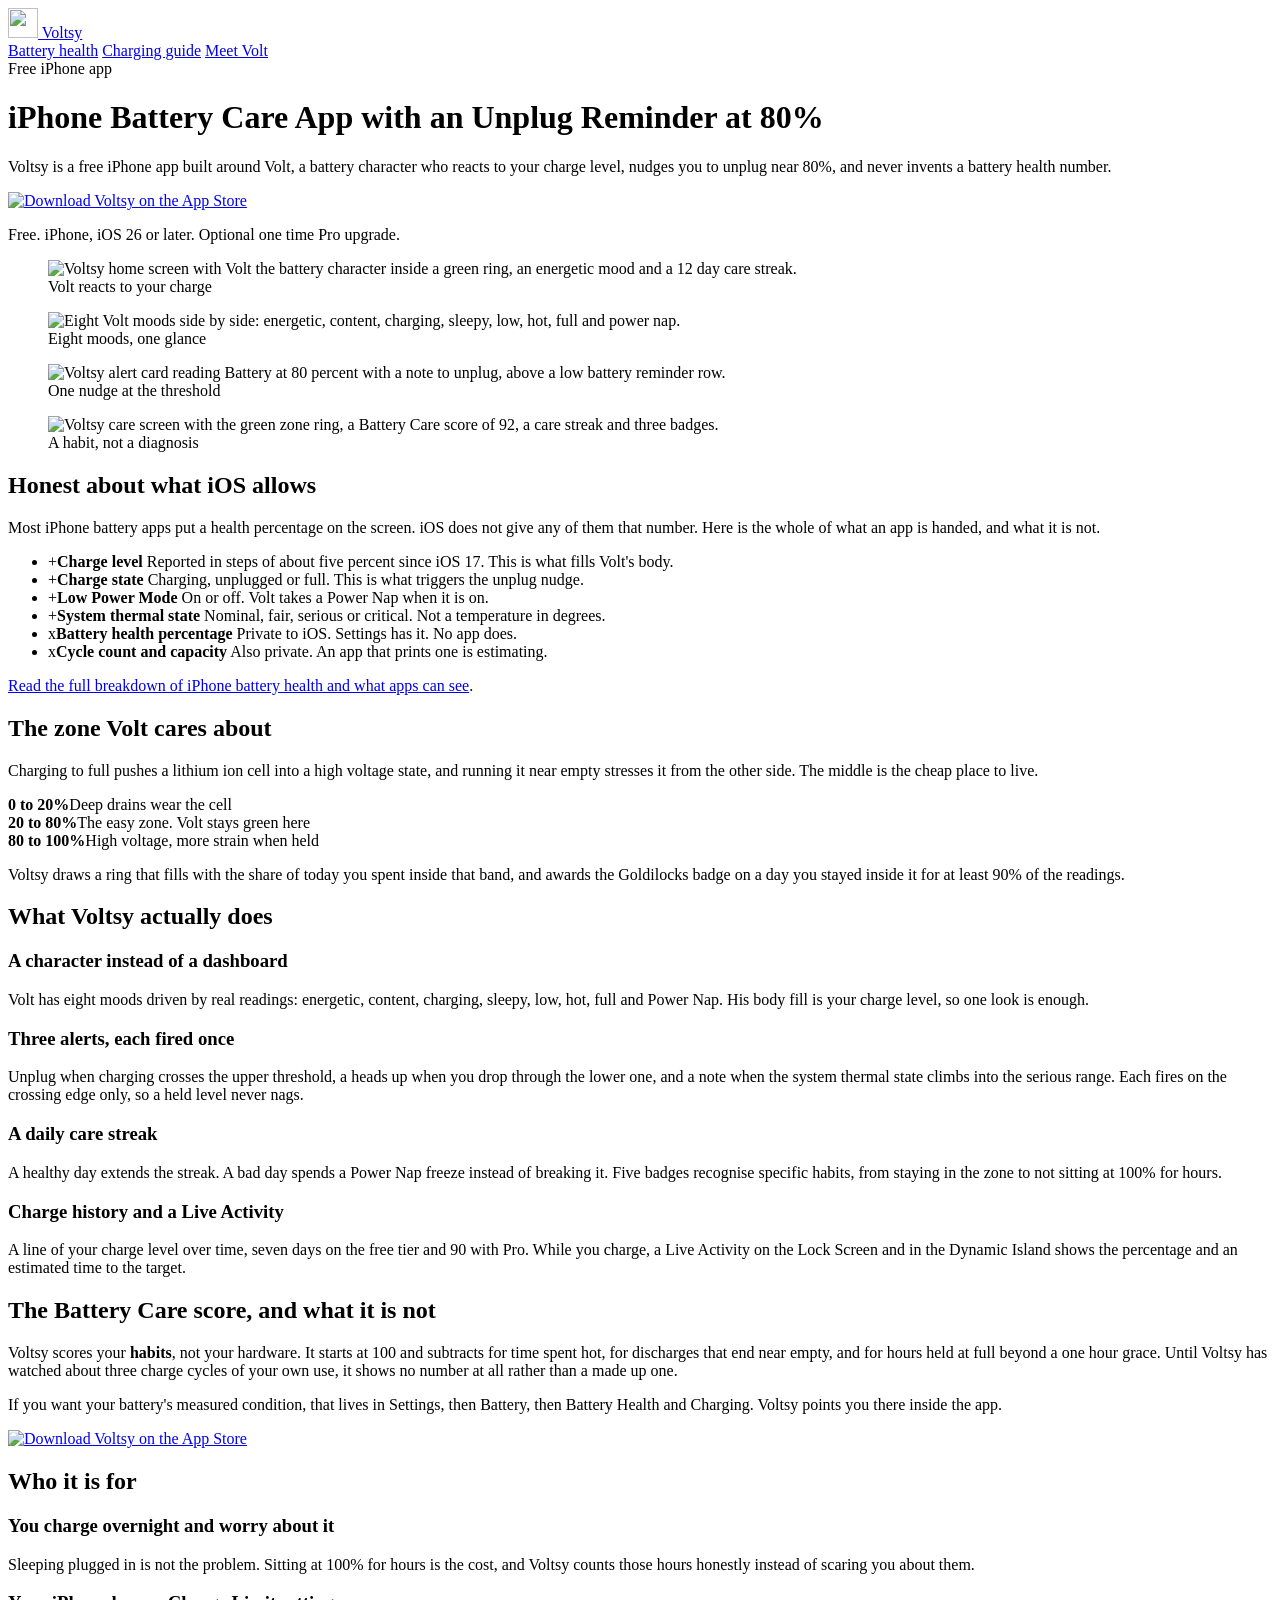
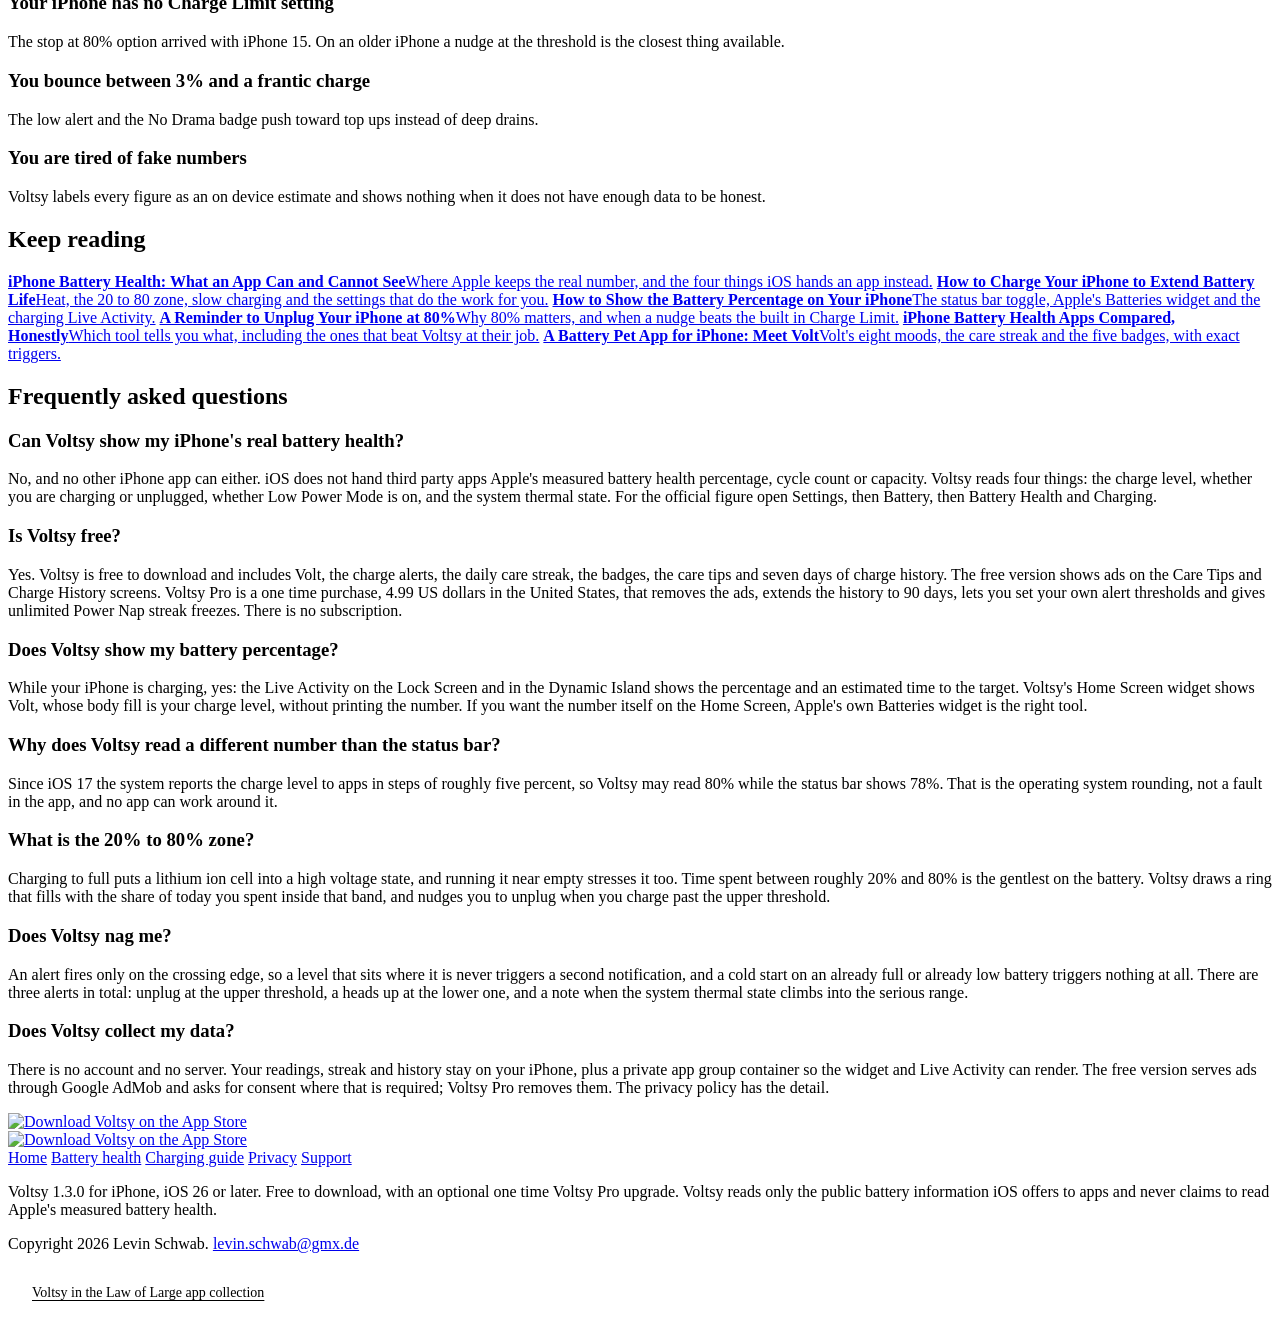
==== commit 4daa954a: "Link app portfolio and activate Apple campaign attribution" ====
--- a/web/index.html
+++ b/web/index.html
@@ -7,6 +7,71 @@
 <meta name="description" content="Free iPhone app. Volt reacts to your charge, nudges you to unplug near 80% and keeps a care streak. No fake battery health numbers, because iOS does not allow them.">
 <link rel="stylesheet" href="/aso-tokens.css">
 <link rel="stylesheet" href="/style.css">
+
+<script type="application/ld+json">
+{
+  "@context": "https://schema.org",
+  "@type": "FAQPage",
+  "mainEntity": [
+    {
+      "@type": "Question",
+      "name": "Can Voltsy show my iPhone's real battery health?",
+      "acceptedAnswer": {
+        "@type": "Answer",
+        "text": "No, and no other iPhone app can either. iOS does not hand third party apps Apple's measured battery health percentage, cycle count or capacity. Voltsy reads four things: the charge level, whether you are charging or unplugged, whether Low Power Mode is on, and the system thermal state. For the official figure open Settings, then Battery, then Battery Health and Charging."
+      }
+    },
+    {
+      "@type": "Question",
+      "name": "Is Voltsy free?",
+      "acceptedAnswer": {
+        "@type": "Answer",
+        "text": "Yes. Voltsy is free to download and includes Volt, the charge alerts, the daily care streak, the badges, the care tips and seven days of charge history. The free version shows ads on the Care Tips and Charge History screens. Voltsy Pro is a one time purchase, 4.99 US dollars in the United States, that removes the ads, extends the history to 90 days, lets you set your own alert thresholds and gives unlimited Power Nap streak freezes. There is no subscription."
+      }
+    },
+    {
+      "@type": "Question",
+      "name": "Does Voltsy show my battery percentage?",
+      "acceptedAnswer": {
+        "@type": "Answer",
+        "text": "While your iPhone is charging, yes: the Live Activity on the Lock Screen and in the Dynamic Island shows the percentage and an estimated time to the target. Voltsy's Home Screen widget shows Volt, whose body fill is your charge level, without printing the number. If you want the number itself on the Home Screen, Apple's own Batteries widget is the right tool."
+      }
+    },
+    {
+      "@type": "Question",
+      "name": "Why does Voltsy read a different number than the status bar?",
+      "acceptedAnswer": {
+        "@type": "Answer",
+        "text": "Since iOS 17 the system reports the charge level to apps in steps of roughly five percent, so Voltsy may read 80% while the status bar shows 78%. That is the operating system rounding, not a fault in the app, and no app can work around it."
+      }
+    },
+    {
+      "@type": "Question",
+      "name": "What is the 20% to 80% zone?",
+      "acceptedAnswer": {
+        "@type": "Answer",
+        "text": "Charging to full puts a lithium ion cell into a high voltage state, and running it near empty stresses it too. Time spent between roughly 20% and 80% is the gentlest on the battery. Voltsy draws a ring that fills with the share of today you spent inside that band, and nudges you to unplug when you charge past the upper threshold."
+      }
+    },
+    {
+      "@type": "Question",
+      "name": "Does Voltsy nag me?",
+      "acceptedAnswer": {
+        "@type": "Answer",
+        "text": "An alert fires only on the crossing edge, so a level that sits where it is never triggers a second notification, and a cold start on an already full or already low battery triggers nothing at all. There are three alerts in total: unplug at the upper threshold, a heads up at the lower one, and a note when the system thermal state climbs into the serious range."
+      }
+    },
+    {
+      "@type": "Question",
+      "name": "Does Voltsy collect my data?",
+      "acceptedAnswer": {
+        "@type": "Answer",
+        "text": "There is no account and no server. Your readings, streak and history stay on your iPhone, plus a private app group container so the widget and Live Activity can render. The free version serves ads through Google AdMob and asks for consent where that is required; Voltsy Pro removes them. The privacy policy has the detail."
+      }
+    }
+  ]
+}
+</script>
 <!-- aso:head:start -->
 <link rel="icon" href="/favicon.ico" sizes="any">
 <link rel="icon" type="image/png" sizes="32x32" href="/favicon-32.png">
@@ -59,70 +124,6 @@
 }
 </script>
 <!-- aso:head:end -->
-<script type="application/ld+json">
-{
-  "@context": "https://schema.org",
-  "@type": "FAQPage",
-  "mainEntity": [
-    {
-      "@type": "Question",
-      "name": "Can Voltsy show my iPhone's real battery health?",
-      "acceptedAnswer": {
-        "@type": "Answer",
-        "text": "No, and no other iPhone app can either. iOS does not hand third party apps Apple's measured battery health percentage, cycle count or capacity. Voltsy reads four things: the charge level, whether you are charging or unplugged, whether Low Power Mode is on, and the system thermal state. For the official figure open Settings, then Battery, then Battery Health and Charging."
-      }
-    },
-    {
-      "@type": "Question",
-      "name": "Is Voltsy free?",
-      "acceptedAnswer": {
-        "@type": "Answer",
-        "text": "Yes. Voltsy is free to download and includes Volt, the charge alerts, the daily care streak, the badges, the care tips and seven days of charge history. The free version shows ads on the Care Tips and Charge History screens. Voltsy Pro is a one time purchase, 4.99 US dollars in the United States, that removes the ads, extends the history to 90 days, lets you set your own alert thresholds and gives unlimited Power Nap streak freezes. There is no subscription."
-      }
-    },
-    {
-      "@type": "Question",
-      "name": "Does Voltsy show my battery percentage?",
-      "acceptedAnswer": {
-        "@type": "Answer",
-        "text": "While your iPhone is charging, yes: the Live Activity on the Lock Screen and in the Dynamic Island shows the percentage and an estimated time to the target. Voltsy's Home Screen widget shows Volt, whose body fill is your charge level, without printing the number. If you want the number itself on the Home Screen, Apple's own Batteries widget is the right tool."
-      }
-    },
-    {
-      "@type": "Question",
-      "name": "Why does Voltsy read a different number than the status bar?",
-      "acceptedAnswer": {
-        "@type": "Answer",
-        "text": "Since iOS 17 the system reports the charge level to apps in steps of roughly five percent, so Voltsy may read 80% while the status bar shows 78%. That is the operating system rounding, not a fault in the app, and no app can work around it."
-      }
-    },
-    {
-      "@type": "Question",
-      "name": "What is the 20% to 80% zone?",
-      "acceptedAnswer": {
-        "@type": "Answer",
-        "text": "Charging to full puts a lithium ion cell into a high voltage state, and running it near empty stresses it too. Time spent between roughly 20% and 80% is the gentlest on the battery. Voltsy draws a ring that fills with the share of today you spent inside that band, and nudges you to unplug when you charge past the upper threshold."
-      }
-    },
-    {
-      "@type": "Question",
-      "name": "Does Voltsy nag me?",
-      "acceptedAnswer": {
-        "@type": "Answer",
-        "text": "An alert fires only on the crossing edge, so a level that sits where it is never triggers a second notification, and a cold start on an already full or already low battery triggers nothing at all. There are three alerts in total: unplug at the upper threshold, a heads up at the lower one, and a note when the system thermal state climbs into the serious range."
-      }
-    },
-    {
-      "@type": "Question",
-      "name": "Does Voltsy collect my data?",
-      "acceptedAnswer": {
-        "@type": "Answer",
-        "text": "There is no account and no server. Your readings, streak and history stay on your iPhone, plus a private app group container so the widget and Live Activity can render. The free version serves ads through Google AdMob and asks for consent where that is required; Voltsy Pro removes them. The privacy policy has the detail."
-      }
-    }
-  ]
-}
-</script>
 </head>
 <body>
   <header class="topbar">
@@ -142,7 +143,7 @@
       <p class="lede">Voltsy is a free iPhone app built around Volt, a battery character who reacts to
       your charge level, nudges you to unplug near 80%, and never invents a battery health number.</p>
     <div class="cta">
-      <a class="aso-badge" href="https://apps.apple.com/app/id6778094814?ct=hero&amp;mt=8" data-aso-cta="hero">
+      <a class="aso-badge" href="https://apps.apple.com/app/id6778094814?ct=hero&amp;mt=8&amp;pt=128877661" data-aso-cta="hero">
         <img src="/app-store-badge.svg" width="165" height="55" alt="Download Voltsy on the App Store">
       </a>
       <p class="cta-meta">Free. iPhone, iOS 26 or later. Optional one time Pro upgrade.</p>
@@ -243,7 +244,7 @@
       <p class="note">If you want your battery's measured condition, that lives in Settings, then
       Battery, then Battery Health and Charging. Voltsy points you there inside the app.</p>
     <div class="cta">
-      <a class="aso-badge" href="https://apps.apple.com/app/id6778094814?ct=features&amp;mt=8" data-aso-cta="features">
+      <a class="aso-badge" href="https://apps.apple.com/app/id6778094814?ct=features&amp;mt=8&amp;pt=128877661" data-aso-cta="features">
         <img src="/app-store-badge.svg" width="165" height="55" alt="Download Voltsy on the App Store">
       </a>
     </div>
@@ -316,7 +317,7 @@
       </div>
       </section>
     <div class="cta">
-      <a class="aso-badge" href="https://apps.apple.com/app/id6778094814?ct=faq&amp;mt=8" data-aso-cta="faq">
+      <a class="aso-badge" href="https://apps.apple.com/app/id6778094814?ct=faq&amp;mt=8&amp;pt=128877661" data-aso-cta="faq">
         <img src="/app-store-badge.svg" width="165" height="55" alt="Download Voltsy on the App Store">
       </a>
     </div>
@@ -325,7 +326,7 @@
   <footer class="site">
     <div class="wrap">
     <div class="cta">
-      <a class="aso-badge" href="https://apps.apple.com/app/id6778094814?ct=footer&amp;mt=8" data-aso-cta="footer">
+      <a class="aso-badge" href="https://apps.apple.com/app/id6778094814?ct=footer&amp;mt=8&amp;pt=128877661" data-aso-cta="footer">
         <img src="/app-store-badge.svg" width="165" height="55" alt="Download Voltsy on the App Store">
       </a>
     </div>
@@ -342,7 +343,8 @@
       <p class="note">Copyright 2026 Levin Schwab.
       <a href="mailto:levin.schwab@gmx.de">levin.schwab@gmx.de</a></p>
     </div>
-  </footer>
+  <p style="padding:1rem 1.5rem;margin:0;font-size:.875rem"><a href="https://lawoflarge.app/en/apps/voltsy" style="color:inherit;text-decoration:underline;text-underline-offset:3px">Voltsy in the Law of Large app collection</a></p>
+</footer>
 <!-- Funnel-Messung: Seitenaufruf -> App-Store-Klick.
      Vercel Web Analytics ist cookielos; das Ereignis nennt nur den Platz des Knopfes. -->
 <script defer src="/_vercel/insights/script.js"></script>
